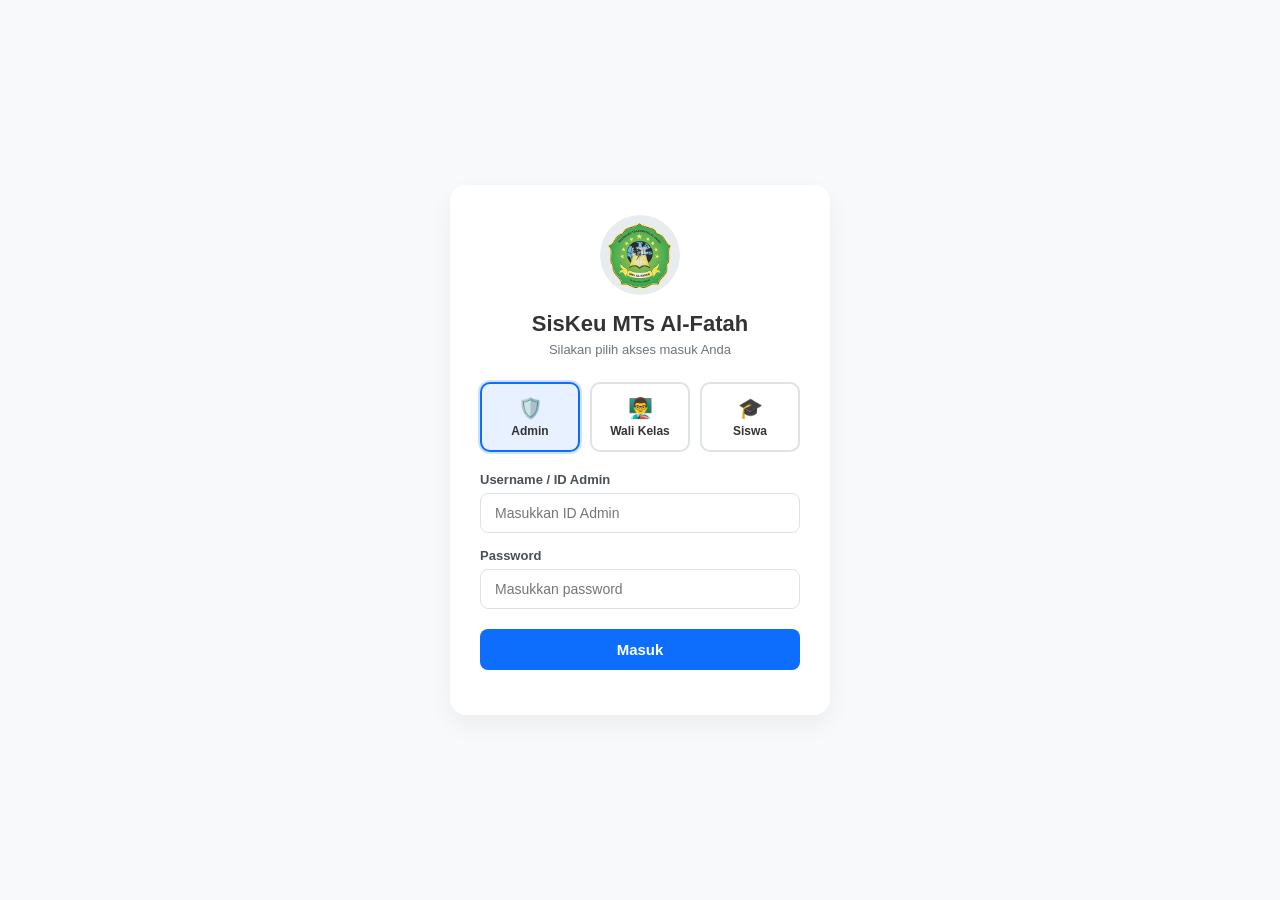
==== index.html @ f10e5e61 "index.html" ====
<!DOCTYPE html>
<html lang="id">
<head>
  <meta charset="UTF-8">
  <meta name="viewport" content="width=device-width, initial-scale=1.0">
  <title>Login Sistem Keuangan - MTs Al-Fatah</title>
  <style>
    :root {
      --primary-color: #0d6efd;
      --primary-hover: #0b5ed7;
      --bg-color: #f8f9fa;
      --card-bg: #ffffff;
      --text-main: #333333;
      --text-muted: #6c757d;
      --border-color: #dee2e6;
    }

    body { 
      font-family: 'Segoe UI', Tahoma, Geneva, Verdana, sans-serif; 
      display: flex; 
      justify-content: center; 
      align-items: center; 
      min-height: 100vh; 
      margin: 0; 
      background-color: var(--bg-color); 
    }

    .container {
      width: 100%;
      max-width: 420px;
      padding: 20px;
      box-sizing: border-box;
    }

    .card { 
      background: var(--card-bg); 
      padding: 30px; 
      border-radius: 16px; 
      box-shadow: 0 10px 25px rgba(0,0,0,0.05); 
    }

    /* Bagian Logo & Header */
    .brand-header {
      text-align: center;
      margin-bottom: 25px;
    }

    .logo-img {
      width: 70px;
      height: 70px;
      object-fit: contain;
      margin-bottom: 12px;
      border-radius: 50%;
      background: #e9ecef;
      padding: 5px;
    }

    h2 {
      margin: 0;
      color: var(--text-main);
      font-size: 22px;
      font-weight: 700;
    }

    p.subtitle {
      margin: 5px 0 0 0;
      color: var(--text-muted);
      font-size: 13px;
    }

    /* Kotak-kotak Pilihan Role (Grid) */
    .role-grid {
      display: grid;
      grid-template-columns: repeat(3, 1fr);
      gap: 10px;
      margin-bottom: 20px;
    }

    .role-card {
      border: 2px solid var(--border-color);
      border-radius: 10px;
      padding: 12px 8px;
      text-align: center;
      cursor: pointer;
      transition: all 0.2s ease;
      background: #fff;
    }

    .role-card:hover {
      border-color: var(--primary-color);
      background: #f1f8ff;
    }

    .role-card.active {
      border-color: var(--primary-color);
      background: #e7f1ff;
      box-shadow: 0 0 0 2px rgba(13, 110, 253, 0.2);
    }

    .role-icon {
      font-size: 20px;
      margin-bottom: 4px;
    }

    .role-title {
      font-size: 12px;
      font-weight: 600;
      color: var(--text-main);
    }

    /* Form Styles */
    .form-group { 
      margin-bottom: 15px; 
    }

    label { 
      display: block; 
      margin-bottom: 6px; 
      font-weight: 600; 
      color: #495057;
      font-size: 13px;
    }

    input { 
      width: 100%; 
      padding: 11px 14px; 
      border: 1px solid var(--border-color); 
      border-radius: 8px; 
      box-sizing: border-box; 
      font-size: 14px;
      transition: all 0.2s;
    }

    input:focus {
      outline: none;
      border-color: var(--primary-color);
      box-shadow: 0 0 0 3px rgba(13, 110, 253, 0.15);
    }

    button.btn-login { 
      width: 100%; 
      padding: 12px; 
      background-color: var(--primary-color); 
      color: white; 
      border: none; 
      border-radius: 8px; 
      cursor: pointer; 
      font-size: 15px; 
      font-weight: 600;
      transition: background-color 0.2s;
      margin-top: 5px;
    }

    button.btn-login:hover {
      background-color: var(--primary-hover);
    }

    button.btn-login:disabled { 
      background-color: #adb5bd; 
      cursor: not-allowed;
    }

    #message { 
      margin-top: 15px; 
      text-align: center; 
      font-size: 13px; 
      font-weight: 600; 
    }
  </style>
</head>
<body>

<div class="container">
  <div class="card">
    
    <!-- Logo & Judul -->
    <div class="brand-header">
      <!-- Ganti src dengan link logo Anda atau folder lokal -->
      <img src="logo.png" alt="Logo Sekolah" class="logo-img" id="schoolLogo">
      <h2>SisKeu MTs Al-Fatah</h2>
      <p class="subtitle">Silakan pilih akses masuk Anda</p>
    </div>

    <!-- Kotak-kotak Pilihan Role -->
    <div class="role-grid">
      <div class="role-card active" onclick="selectRole('Admin', this)">
        <div class="role-icon">🛡️</div>
        <div class="role-title">Admin</div>
      </div>
      <div class="role-card" onclick="selectRole('Walikelas', this)">
        <div class="role-icon">👨‍🏫</div>
        <div class="role-title">Wali Kelas</div>
      </div>
      <div class="role-card" onclick="selectRole('Siswa', this)">
        <div class="role-icon">🎓</div>
        <div class="role-title">Siswa</div>
      </div>
    </div>

    <!-- Form Login -->
    <form id="loginForm">
      <!-- Hidden input untuk menyimpan role yang dipilih -->
      <input type="hidden" id="selectedRole" value="Admin">

      <div class="form-group">
        <label id="labelUsername" for="username">Username / ID Admin</label>
        <input type="text" id="username" placeholder="Masukkan ID Admin" required autocomplete="off">
      </div>

      <div class="form-group" id="groupPassword">
        <label for="password">Password</label>
        <input type="password" id="password" placeholder="Masukkan password">
      </div>

      <button type="submit" id="btnSubmit" class="btn-login">Masuk</button>
    </form>

    <div id="message"></div>
  </div>
</div>

<script>
  // ⚠️ GANTI URL DI BAWAH INI DENGAN URL WEB APP GOOGLE APPS SCRIPT ANDA
  const scriptURL = 'https://script.google.com/macros/s/AKfycbzneHDGHeaJrXWBbbGL4Vz_5LXp2hpU4kV3DGtDTWoErUCHBZ9wbTpZkOvO1dBodObPPA/exec';

  // Fungsi interaktif saat kotak role diklik
  function selectRole(roleName, element) {
    // Hapus kelas 'active' dari semua kotak
    document.querySelectorAll('.role-card').forEach(card => {
      card.classList.remove('active');
    });
    
    // Tambahkan kelas 'active' ke kotak yang diklik
    element.classList.add('active');
    
    // Set nilai input tersembunyi
    document.getElementById('selectedRole').value = roleName;

    // Sesuaikan teks label & placeholder secara dinamis agar lebih intuitif
    const labelUser = document.getElementById('labelUsername');
    const inputUser = document.getElementById('username');
    const groupPass = document.getElementById('groupPassword');
    const inputPass = document.getElementById('password');

    if (roleName === 'Admin') {
      labelUser.textContent = 'Username Admin';
      inputUser.placeholder = 'Masukkan username admin';
      groupPass.style.display = 'block';
      inputPass.required = true;
    } else if (roleName === 'Walikelas') {
      labelUser.textContent = 'PegID / ID Wali Kelas';
      inputUser.placeholder = 'Contoh: PEG001';
      groupPass.style.display = 'none'; // Sembunyikan password karena siswa/walikelas bebas sandi
      inputPass.required = false;
    } else if (roleName === 'Siswa') {
      labelUser.textContent = 'NISN Siswa';
      inputUser.placeholder = 'Contoh: 0012345';
      groupPass.style.display = 'none';
      inputPass.required = false;
    }
  }

  // Proses Submit Form Login
  const loginForm = document.getElementById('loginForm');
  const btnSubmit = document.getElementById('btnSubmit');
  const messageDiv = document.getElementById('message');

  loginForm.addEventListener('submit', function(e) {
    e.preventDefault();

    btnSubmit.disabled = true;
    btnSubmit.textContent = 'Memeriksa...';
    messageDiv.style.color = '#0d6efd';
    messageDiv.textContent = 'Menghubungkan ke server...';

    const payload = {
      role: document.getElementById('selectedRole').value,
      username: document.getElementById('username').value.trim(),
      password: document.getElementById('password').value.trim()
    };

    fetch(scriptURL, {
      method: 'POST',
      body: JSON.stringify(payload),
      redirect: 'follow'
    })
    .then(response => {
      if (!response.ok) {
        throw new Error('Gagal terhubung ke server.');
      }
      return response.json();
    })
    .then(data => {
      btnSubmit.disabled = false;
      btnSubmit.textContent = 'Masuk';

      if (data.status === 'success') {
        messageDiv.style.color = '#198754';
        messageDiv.textContent = `Login Berhasil! Mengalihkan...`;
        
        // Simpan sesi login
        localStorage.setItem('userSession', JSON.stringify(data.user));

        // Pengalihan halaman otomatis sesuai dengan Role
        setTimeout(() => { 
          if (data.user.role === 'Admin') {
            window.location.href = 'admin.html'; // Mengarah ke halaman admin
          } else if (data.user.role === 'Walikelas') {
            window.location.href = 'walikelas.html'; // Siapkan file walikelas.html nanti
          } else if (data.user.role === 'Siswa') {
            window.location.href = 'siswa.html'; // Siapkan file siswa.html nanti
          }
        }, 1000); // Waktu tunda 1 detik (1000 ms)
      }
      } else {
        messageDiv.style.color = '#dc3545';
        messageDiv.textContent = data.message;
      }
    })
    .catch(error => {
      btnSubmit.disabled = false;
      btnSubmit.textContent = 'Masuk';
      messageDiv.style.color = '#dc3545';
      messageDiv.textContent = 'Gagal terhubung server.';
      console.error('Error:', error);
    });
  });
</script>

</body>
</html>
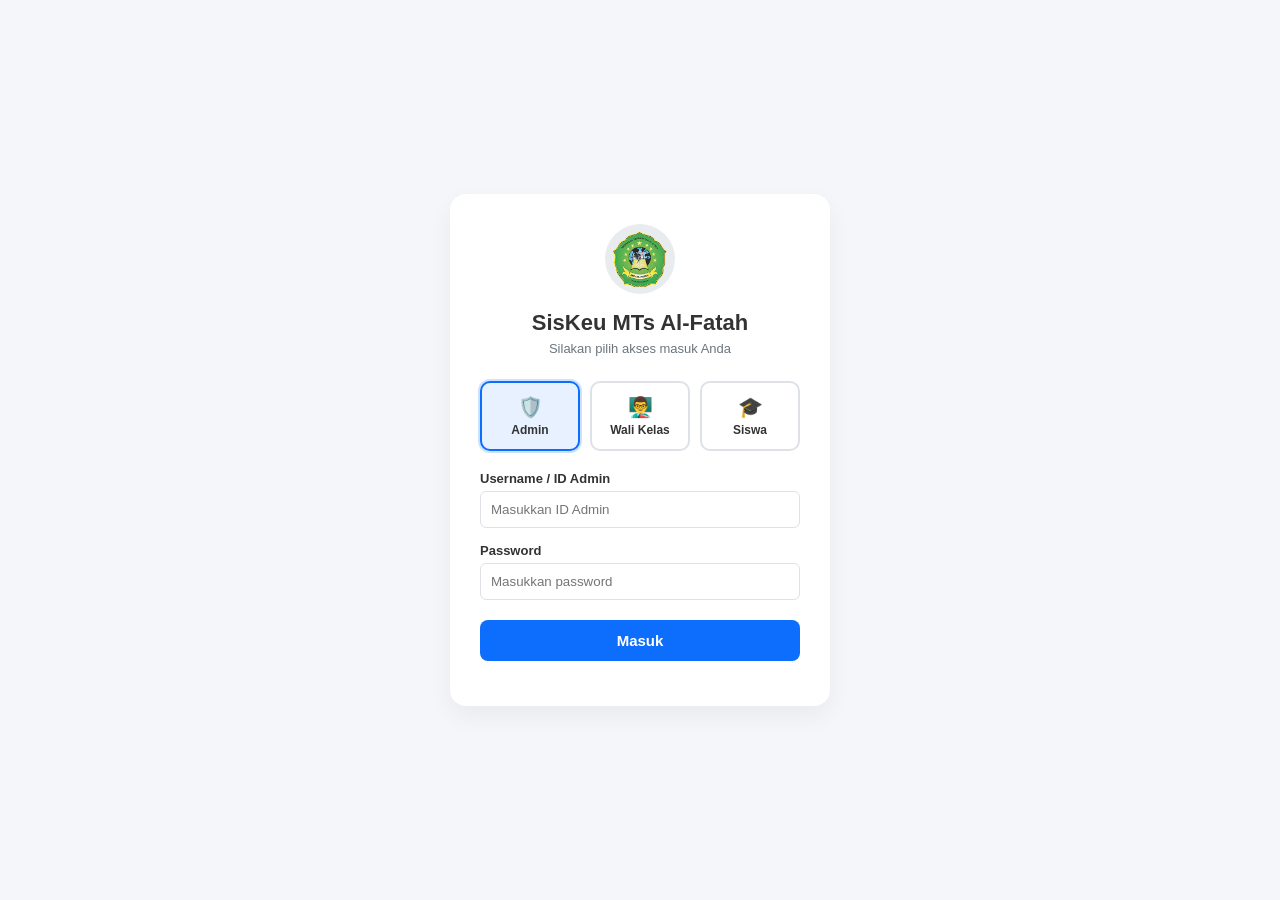
==== commit 41d284bc: "Add files via upload" ====
--- a/index.html
+++ b/index.html
@@ -4,184 +4,30 @@
   <meta charset="UTF-8">
   <meta name="viewport" content="width=device-width, initial-scale=1.0">
   <title>Login Sistem Keuangan - MTs Al-Fatah</title>
-  <style>
-    :root {
-      --primary-color: #0d6efd;
-      --primary-hover: #0b5ed7;
-      --bg-color: #f8f9fa;
-      --card-bg: #ffffff;
-      --text-main: #333333;
-      --text-muted: #6c757d;
-      --border-color: #dee2e6;
-    }
 
-    body { 
-      font-family: 'Segoe UI', Tahoma, Geneva, Verdana, sans-serif; 
-      display: flex; 
-      justify-content: center; 
-      align-items: center; 
-      min-height: 100vh; 
-      margin: 0; 
-      background-color: var(--bg-color); 
-    }
+  <!-- Tab Icon Browser -->
+  <link rel="icon" href="mts.ico" type="image/x-icon">
+  <link rel="shortcut icon" href="mts.ico" type="image/x-icon">
 
-    .container {
-      width: 100%;
-      max-width: 420px;
-      padding: 20px;
-      box-sizing: border-box;
-    }
+  <!-- Tag PWA -->
+  <link rel="manifest" href="manifest.json">
+  <meta name="theme-color" content="#0d6efd">
+  <link rel="apple-touch-icon" href="logo-192.png">
 
-    .card { 
-      background: var(--card-bg); 
-      padding: 30px; 
-      border-radius: 16px; 
-      box-shadow: 0 10px 25px rgba(0,0,0,0.05); 
-    }
-
-    /* Bagian Logo & Header */
-    .brand-header {
-      text-align: center;
-      margin-bottom: 25px;
-    }
-
-    .logo-img {
-      width: 70px;
-      height: 70px;
-      object-fit: contain;
-      margin-bottom: 12px;
-      border-radius: 50%;
-      background: #e9ecef;
-      padding: 5px;
-    }
-
-    h2 {
-      margin: 0;
-      color: var(--text-main);
-      font-size: 22px;
-      font-weight: 700;
-    }
-
-    p.subtitle {
-      margin: 5px 0 0 0;
-      color: var(--text-muted);
-      font-size: 13px;
-    }
-
-    /* Kotak-kotak Pilihan Role (Grid) */
-    .role-grid {
-      display: grid;
-      grid-template-columns: repeat(3, 1fr);
-      gap: 10px;
-      margin-bottom: 20px;
-    }
-
-    .role-card {
-      border: 2px solid var(--border-color);
-      border-radius: 10px;
-      padding: 12px 8px;
-      text-align: center;
-      cursor: pointer;
-      transition: all 0.2s ease;
-      background: #fff;
-    }
-
-    .role-card:hover {
-      border-color: var(--primary-color);
-      background: #f1f8ff;
-    }
-
-    .role-card.active {
-      border-color: var(--primary-color);
-      background: #e7f1ff;
-      box-shadow: 0 0 0 2px rgba(13, 110, 253, 0.2);
-    }
-
-    .role-icon {
-      font-size: 20px;
-      margin-bottom: 4px;
-    }
-
-    .role-title {
-      font-size: 12px;
-      font-weight: 600;
-      color: var(--text-main);
-    }
-
-    /* Form Styles */
-    .form-group { 
-      margin-bottom: 15px; 
-    }
-
-    label { 
-      display: block; 
-      margin-bottom: 6px; 
-      font-weight: 600; 
-      color: #495057;
-      font-size: 13px;
-    }
-
-    input { 
-      width: 100%; 
-      padding: 11px 14px; 
-      border: 1px solid var(--border-color); 
-      border-radius: 8px; 
-      box-sizing: border-box; 
-      font-size: 14px;
-      transition: all 0.2s;
-    }
-
-    input:focus {
-      outline: none;
-      border-color: var(--primary-color);
-      box-shadow: 0 0 0 3px rgba(13, 110, 253, 0.15);
-    }
-
-    button.btn-login { 
-      width: 100%; 
-      padding: 12px; 
-      background-color: var(--primary-color); 
-      color: white; 
-      border: none; 
-      border-radius: 8px; 
-      cursor: pointer; 
-      font-size: 15px; 
-      font-weight: 600;
-      transition: background-color 0.2s;
-      margin-top: 5px;
-    }
-
-    button.btn-login:hover {
-      background-color: var(--primary-hover);
-    }
-
-    button.btn-login:disabled { 
-      background-color: #adb5bd; 
-      cursor: not-allowed;
-    }
-
-    #message { 
-      margin-top: 15px; 
-      text-align: center; 
-      font-size: 13px; 
-      font-weight: 600; 
-    }
-  </style>
+  <!-- External Stylesheet -->
+  <link rel="stylesheet" href="style.css">
 </head>
 <body>
 
 <div class="container">
   <div class="card">
     
-    <!-- Logo & Judul -->
     <div class="brand-header">
-      <!-- Ganti src dengan link logo Anda atau folder lokal -->
       <img src="logo.png" alt="Logo Sekolah" class="logo-img" id="schoolLogo">
       <h2>SisKeu MTs Al-Fatah</h2>
       <p class="subtitle">Silakan pilih akses masuk Anda</p>
     </div>
 
-    <!-- Kotak-kotak Pilihan Role -->
     <div class="role-grid">
       <div class="role-card active" onclick="selectRole('Admin', this)">
         <div class="role-icon">🛡️</div>
@@ -197,9 +43,7 @@
       </div>
     </div>
 
-    <!-- Form Login -->
     <form id="loginForm">
-      <!-- Hidden input untuk menyimpan role yang dipilih -->
       <input type="hidden" id="selectedRole" value="Admin">
 
       <div class="form-group">
@@ -219,113 +63,8 @@
   </div>
 </div>
 
-<script>
-  // ⚠️ GANTI URL DI BAWAH INI DENGAN URL WEB APP GOOGLE APPS SCRIPT ANDA
-  const scriptURL = 'https://script.google.com/macros/s/AKfycbzneHDGHeaJrXWBbbGL4Vz_5LXp2hpU4kV3DGtDTWoErUCHBZ9wbTpZkOvO1dBodObPPA/exec';
-
-  // Fungsi interaktif saat kotak role diklik
-  function selectRole(roleName, element) {
-    // Hapus kelas 'active' dari semua kotak
-    document.querySelectorAll('.role-card').forEach(card => {
-      card.classList.remove('active');
-    });
-    
-    // Tambahkan kelas 'active' ke kotak yang diklik
-    element.classList.add('active');
-    
-    // Set nilai input tersembunyi
-    document.getElementById('selectedRole').value = roleName;
-
-    // Sesuaikan teks label & placeholder secara dinamis agar lebih intuitif
-    const labelUser = document.getElementById('labelUsername');
-    const inputUser = document.getElementById('username');
-    const groupPass = document.getElementById('groupPassword');
-    const inputPass = document.getElementById('password');
-
-    if (roleName === 'Admin') {
-      labelUser.textContent = 'Username Admin';
-      inputUser.placeholder = 'Masukkan username admin';
-      groupPass.style.display = 'block';
-      inputPass.required = true;
-    } else if (roleName === 'Walikelas') {
-      labelUser.textContent = 'PegID / ID Wali Kelas';
-      inputUser.placeholder = 'Contoh: PEG001';
-      groupPass.style.display = 'none'; // Sembunyikan password karena siswa/walikelas bebas sandi
-      inputPass.required = false;
-    } else if (roleName === 'Siswa') {
-      labelUser.textContent = 'NISN Siswa';
-      inputUser.placeholder = 'Contoh: 0012345';
-      groupPass.style.display = 'none';
-      inputPass.required = false;
-    }
-  }
-
-  // Proses Submit Form Login
-  const loginForm = document.getElementById('loginForm');
-  const btnSubmit = document.getElementById('btnSubmit');
-  const messageDiv = document.getElementById('message');
-
-  loginForm.addEventListener('submit', function(e) {
-    e.preventDefault();
-
-    btnSubmit.disabled = true;
-    btnSubmit.textContent = 'Memeriksa...';
-    messageDiv.style.color = '#0d6efd';
-    messageDiv.textContent = 'Menghubungkan ke server...';
-
-    const payload = {
-      role: document.getElementById('selectedRole').value,
-      username: document.getElementById('username').value.trim(),
-      password: document.getElementById('password').value.trim()
-    };
-
-    fetch(scriptURL, {
-      method: 'POST',
-      body: JSON.stringify(payload),
-      redirect: 'follow'
-    })
-    .then(response => {
-      if (!response.ok) {
-        throw new Error('Gagal terhubung ke server.');
-      }
-      return response.json();
-    })
-    .then(data => {
-      btnSubmit.disabled = false;
-      btnSubmit.textContent = 'Masuk';
-
-      if (data.status === 'success') {
-        messageDiv.style.color = '#198754';
-        messageDiv.textContent = `Login Berhasil! Mengalihkan...`;
-        
-        // Simpan sesi login
-        localStorage.setItem('userSession', JSON.stringify(data.user));
-
-        // Pengalihan halaman otomatis sesuai dengan Role
-        setTimeout(() => { 
-          if (data.user.role === 'Admin') {
-            window.location.href = 'admin.html'; // Mengarah ke halaman admin
-          } else if (data.user.role === 'Walikelas') {
-            window.location.href = 'walikelas.html'; // Siapkan file walikelas.html nanti
-          } else if (data.user.role === 'Siswa') {
-            window.location.href = 'siswa.html'; // Siapkan file siswa.html nanti
-          }
-        }, 1000); // Waktu tunda 1 detik (1000 ms)
-      }
-      } else {
-        messageDiv.style.color = '#dc3545';
-        messageDiv.textContent = data.message;
-      }
-    })
-    .catch(error => {
-      btnSubmit.disabled = false;
-      btnSubmit.textContent = 'Masuk';
-      messageDiv.style.color = '#dc3545';
-      messageDiv.textContent = 'Gagal terhubung server.';
-      console.error('Error:', error);
-    });
-  });
-</script>
+<!-- External Script (Gabungan) -->
+<script src="script.js"></script>
 
 </body>
-</html>
+</html>
--- a/style.css
+++ b/style.css
@@ -0,0 +1,179 @@
+/* ===================================================
+   1. GLOBAL & VARIABLES
+   =================================================== */
+:root {
+  --primary-color: #0d6efd;
+  --primary-hover: #0b5ed7;
+  --success-color: #198754;
+  --success-hover: #157347;
+  --danger-color: #dc3545;
+  --danger-hover: #bb2d3b;
+  --bg-color: #f4f6f9;
+  --sidebar-width: 260px;
+  --card-bg: #ffffff;
+  --text-main: #333333;
+  --text-muted: #6c757d;
+  --border-color: #dee2e6;
+}
+
+* { box-sizing: border-box; }
+
+body { 
+  font-family: 'Segoe UI', Tahoma, Geneva, Verdana, sans-serif; 
+  margin: 0; 
+  background-color: var(--bg-color); 
+  color: var(--text-main);
+}
+
+/* ===================================================
+   2. STYLES KHUSUS HALAMAN LOGIN (index.html)
+   =================================================== */
+body:has(.container) {
+  display: flex; 
+  justify-content: center; 
+  align-items: center; 
+  min-height: 100vh; 
+}
+
+.container {
+  width: 100%;
+  max-width: 420px;
+  padding: 20px;
+}
+
+.card { 
+  background: var(--card-bg); 
+  padding: 30px; 
+  border-radius: 16px; 
+  box-shadow: 0 10px 25px rgba(0,0,0,0.05); 
+}
+
+.brand-header { text-align: center; margin-bottom: 25px; }
+.logo-img { width: 70px; height: 70px; object-fit: contain; margin-bottom: 12px; border-radius: 50%; background: #e9ecef; padding: 5px; }
+
+h2 { margin: 0; color: var(--text-main); font-size: 22px; font-weight: 700; }
+p.subtitle { margin: 5px 0 0 0; color: var(--text-muted); font-size: 13px; }
+
+.role-grid { display: grid; grid-template-columns: repeat(3, 1fr); gap: 10px; margin-bottom: 20px; }
+.role-card { border: 2px solid var(--border-color); border-radius: 10px; padding: 12px 8px; text-align: center; cursor: pointer; transition: all 0.2s ease; background: #fff; }
+.role-card:hover { border-color: var(--primary-color); background: #f1f8ff; }
+.role-card.active { border-color: var(--primary-color); background: #e7f1ff; box-shadow: 0 0 0 2px rgba(13, 110, 253, 0.2); }
+.role-icon { font-size: 20px; margin-bottom: 4px; }
+.role-title { font-size: 12px; font-weight: 600; color: var(--text-main); }
+
+button.btn-login { 
+  width: 100%; padding: 12px; background-color: var(--primary-color); color: white; border: none; border-radius: 8px; cursor: pointer; font-size: 15px; font-weight: 600; transition: background-color 0.2s; margin-top: 5px;
+}
+button.btn-login:hover { background-color: var(--primary-hover); }
+button.btn-login:disabled { background-color: #adb5bd; cursor: not-allowed; }
+#message { margin-top: 15px; text-align: center; font-size: 13px; font-weight: 600; }
+
+/* ===================================================
+   3. STYLES KHUSUS DASHBOARD (dashboard.html)
+   =================================================== */
+.sidebar {
+  width: var(--sidebar-width); height: 100vh; background-color: #1e2227; color: white; position: fixed; display: flex; flex-direction: column; z-index: 500;
+}
+.sidebar-header { padding: 20px; font-size: 18px; font-weight: bold; border-bottom: 1px solid #2d3238; text-align: center; background: #181b1f; }
+.sidebar-menu { list-style: none; padding: 10px 0; margin: 0; flex-grow: 1; overflow-y: auto; }
+.menu-label { padding: 12px 20px 5px; font-size: 11px; text-transform: uppercase; color: #6c757d; font-weight: bold; letter-spacing: 0.5px; }
+.sidebar-menu li a { display: block; padding: 12px 20px; color: #adb5bd; text-decoration: none; transition: all 0.2s; font-size: 14px; }
+.sidebar-menu li.active a, .sidebar-menu li a:hover { background-color: var(--primary-color); color: white; border-left: 4px solid #fff; }
+.sidebar-footer { padding: 20px; border-top: 1px solid #2d3238; }
+.btn-logout { width: 100%; padding: 10px; background-color: var(--danger-color); color: white; border: none; border-radius: 6px; cursor: pointer; font-weight: bold; }
+.btn-logout:hover { background-color: var(--danger-hover); }
+
+.main-content { margin-left: var(--sidebar-width); flex-grow: 1; padding: 30px; min-height: 100vh; }
+.header-top { display: flex; justify-content: space-between; align-items: center; margin-bottom: 25px; background: white; padding: 15px 25px; border-radius: 10px; box-shadow: 0 2px 10px rgba(0,0,0,0.02); }
+.header-top h1 { margin: 0; font-size: 20px; }
+.page-section { display: none; animation: fadeIn 0.3s; }
+.page-section.active { display: block; }
+@keyframes fadeIn { from { opacity: 0; transform: translateY(10px); } to { opacity: 1; transform: translateY(0); } }
+
+.info-cards { display: grid; grid-template-columns: repeat(auto-fit, minmax(220px, 1fr)); gap: 20px; margin-bottom: 25px; }
+.info-card { background: var(--card-bg); padding: 20px; border-radius: 10px; box-shadow: 0 4px 6px rgba(0,0,0,0.02); border-left: 5px solid var(--primary-color); }
+.info-card.success { border-left-color: var(--success-color); }
+.info-card.danger { border-left-color: var(--danger-color); }
+.info-card h3 { margin: 0 0 10px 0; font-size: 13px; color: var(--text-muted); }
+.info-card .number { font-size: 22px; font-weight: bold; color: var(--text-main); }
+
+.card-section { background: var(--card-bg); padding: 20px; border-radius: 10px; box-shadow: 0 4px 6px rgba(0,0,0,0.02); margin-bottom: 20px; }
+.section-header { display: flex; justify-content: space-between; align-items: center; margin-bottom: 15px; padding-bottom: 15px; border-bottom: 1px solid var(--border-color); flex-wrap: wrap; gap: 10px; }
+.section-header h3 { margin: 0; }
+.section-header-actions { display: flex; gap: 8px; }
+
+.toolbar { display: flex; flex-wrap: wrap; gap: 10px; align-items: center; margin-bottom: 15px; }
+.toolbar .search-input { flex: 1 1 220px; padding: 9px 12px; border: 1px solid var(--border-color); border-radius: 6px; font-size: 14px; }
+.toolbar .date-input { padding: 9px 10px; border: 1px solid var(--border-color); border-radius: 6px; font-size: 13px; color: var(--text-muted); }
+.toolbar select.filter-select { padding: 9px 10px; border: 1px solid var(--border-color); border-radius: 6px; font-size: 13px; }
+
+.btn-add { padding: 8px 15px; background-color: var(--primary-color); color: white; border: none; border-radius: 6px; cursor: pointer; font-weight: 600; font-size: 13px; white-space: nowrap; }
+.btn-add:hover { background-color: var(--primary-hover); }
+.btn-export { padding: 8px 15px; background-color: var(--success-color); color: white; border: none; border-radius: 6px; cursor: pointer; font-weight: 600; font-size: 13px; white-space: nowrap; }
+.btn-export:hover { background-color: var(--success-hover); }
+.btn-clear-filter { padding: 9px 12px; background: #e9ecef; color: var(--text-main); border: none; border-radius: 6px; cursor: pointer; font-size: 13px; }
+.btn-clear-filter:hover { background: #dde1e5; }
+.result-count { font-size: 12px; color: var(--text-muted); margin-bottom: 10px; }
+
+table { width: 100%; border-collapse: collapse; text-align: left; }
+th, td { padding: 12px 15px; border-bottom: 1px solid var(--border-color); font-size: 14px; }
+th { background-color: #f8f9fa; font-weight: 600; }
+tbody tr:hover { background-color: #fafbfc; }
+
+.row-actions { display: flex; gap: 6px; white-space: nowrap; }
+.btn-icon { border: none; border-radius: 5px; padding: 6px 10px; cursor: pointer; font-size: 12px; font-weight: 600; }
+.btn-edit { background: #fff3cd; color: #664d03; }
+.btn-edit:hover { background: #ffe69c; }
+.btn-delete { background: #f8d7da; color: #842029; }
+.btn-delete:hover { background: #f1aeb5; }
+
+/* Form & Input Modal Shared */
+.form-group { margin-bottom: 15px; }
+label { display: block; margin-bottom: 5px; font-weight: 600; font-size: 13px; }
+input, select { width: 100%; padding: 10px; border: 1px solid var(--border-color); border-radius: 6px; box-sizing: border-box; }
+select:disabled { background: #f1f3f5; color: var(--text-muted); }
+.field-hint { font-size: 11px; color: var(--text-muted); margin-top: 4px; }
+
+.modal { display: none; position: fixed; top: 0; left: 0; width: 100%; height: 100%; background: rgba(0,0,0,0.5); justify-content: center; align-items: center; z-index: 1000; }
+.modal.active { display: flex; }
+.modal-content { background: white; padding: 25px; border-radius: 10px; width: 100%; max-width: 450px; box-shadow: 0 10px 30px rgba(0,0,0,0.2); }
+.modal-actions { display: flex; justify-content: flex-end; gap: 10px; margin-top: 20px; }
+.btn-cancel { background: #6c757d; color: white; border: none; padding: 9px 15px; border-radius: 6px; cursor: pointer; }
+.btn-save { background: var(--success-color); color: white; border: none; padding: 9px 15px; border-radius: 6px; cursor: pointer; }
+
+.empty-state { text-align: center; padding: 30px 15px; color: var(--text-muted); }
+
+@media (max-width: 768px) {
+  .btn-menu { display: block; } /* Memunculkan tombol ☰ */
+
+  .main-content {
+    margin-left: 0;
+    padding: 15px;
+  }
+
+  /* Sidebar disembunyikan ke samping kiri, bukan dihilangkan */
+  .sidebar {
+    transform: translateX(-100%);
+    transition: transform 0.3s ease-in-out;
+    box-shadow: 2px 0 15px rgba(0,0,0,0.5);
+  }
+
+  /* Memunculkan sidebar saat tombol ☰ diklik */
+  .sidebar.open {
+    transform: translateX(0);
+  }
+
+  .info-cards {
+    grid-template-columns: 1fr; /* Kartu info otomatis menumpuk rapi ke bawah */
+  }
+
+  .header-top {
+    flex-direction: column;
+    align-items: flex-start;
+    gap: 15px;
+  }
+
+  #adminNameLabel {
+    display: none; /* Menyembunyikan nama admin agar layar HP tidak penuh */
+  }
+}
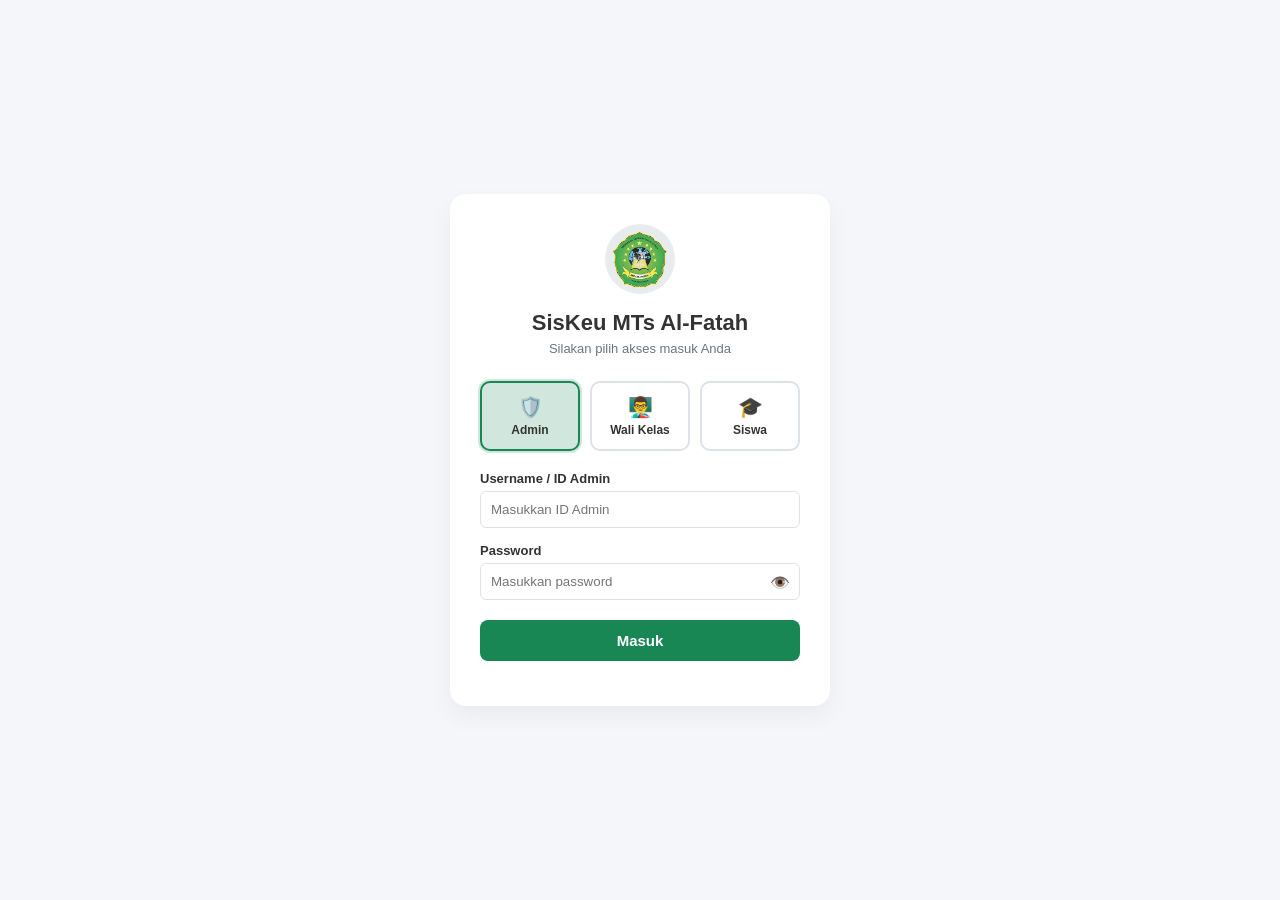
==== commit 9a6d3150: "Add files via upload" ====
--- a/index.html
+++ b/index.html
@@ -1,70 +1,84 @@
-<!DOCTYPE html>
-<html lang="id">
-<head>
-  <meta charset="UTF-8">
-  <meta name="viewport" content="width=device-width, initial-scale=1.0">
-  <title>Login Sistem Keuangan - MTs Al-Fatah</title>
-
-  <!-- Tab Icon Browser -->
-  <link rel="icon" href="mts.ico" type="image/x-icon">
-  <link rel="shortcut icon" href="mts.ico" type="image/x-icon">
-
-  <!-- Tag PWA -->
-  <link rel="manifest" href="manifest.json">
-  <meta name="theme-color" content="#0d6efd">
-  <link rel="apple-touch-icon" href="logo-192.png">
-
-  <!-- External Stylesheet -->
-  <link rel="stylesheet" href="style.css">
-</head>
-<body>
-
-<div class="container">
-  <div class="card">
-    
-    <div class="brand-header">
-      <img src="logo.png" alt="Logo Sekolah" class="logo-img" id="schoolLogo">
-      <h2>SisKeu MTs Al-Fatah</h2>
-      <p class="subtitle">Silakan pilih akses masuk Anda</p>
-    </div>
-
-    <div class="role-grid">
-      <div class="role-card active" onclick="selectRole('Admin', this)">
-        <div class="role-icon">🛡️</div>
-        <div class="role-title">Admin</div>
-      </div>
-      <div class="role-card" onclick="selectRole('Walikelas', this)">
-        <div class="role-icon">👨‍🏫</div>
-        <div class="role-title">Wali Kelas</div>
-      </div>
-      <div class="role-card" onclick="selectRole('Siswa', this)">
-        <div class="role-icon">🎓</div>
-        <div class="role-title">Siswa</div>
-      </div>
-    </div>
-
-    <form id="loginForm">
-      <input type="hidden" id="selectedRole" value="Admin">
-
-      <div class="form-group">
-        <label id="labelUsername" for="username">Username / ID Admin</label>
-        <input type="text" id="username" placeholder="Masukkan ID Admin" required autocomplete="off">
-      </div>
-
-      <div class="form-group" id="groupPassword">
-        <label for="password">Password</label>
-        <input type="password" id="password" placeholder="Masukkan password">
-      </div>
-
-      <button type="submit" id="btnSubmit" class="btn-login">Masuk</button>
-    </form>
-
-    <div id="message"></div>
-  </div>
-</div>
-
-<!-- External Script (Gabungan) -->
-<script src="script.js"></script>
-
-</body>
+<!DOCTYPE html>
+<html lang="id">
+<head>
+  <meta charset="UTF-8">
+  <meta name="viewport" content="width=device-width, initial-scale=1.0">
+  <title>Login Sistem Keuangan - MTs Al-Fatah</title>
+
+  <!-- Tab Icon Browser -->
+  <link rel="icon" href="mts.ico" type="image/x-icon">
+  <link rel="shortcut icon" href="mts.ico" type="image/x-icon">
+
+  <!-- Tag PWA -->
+  <link rel="manifest" href="manifest.json">
+  <meta name="theme-color" content="#0d6efd">
+  <link rel="apple-touch-icon" href="logo-192.png">
+
+  <!-- External Stylesheet -->
+  <link rel="stylesheet" href="style.css">
+</head>
+<body>
+
+<div class="container">
+  <div class="card">
+    
+    <div class="brand-header">
+      <img src="logo.png" alt="Logo Sekolah" class="logo-img" id="schoolLogo">
+      <h2>SisKeu MTs Al-Fatah</h2>
+      <p class="subtitle">Silakan pilih akses masuk Anda</p>
+    </div>
+
+    <div class="role-grid">
+      <div class="role-card active" onclick="selectRole('Admin', this)">
+        <div class="role-icon">🛡️</div>
+        <div class="role-title">Admin</div>
+      </div>
+      <div class="role-card" onclick="selectRole('Walikelas', this)">
+        <div class="role-icon">👨‍🏫</div>
+        <div class="role-title">Wali Kelas</div>
+      </div>
+      <div class="role-card" onclick="selectRole('Siswa', this)">
+        <div class="role-icon">🎓</div>
+        <div class="role-title">Siswa</div>
+      </div>
+    </div>
+
+    <form id="loginForm">
+      <input type="hidden" id="selectedRole" value="Admin">
+
+      <div class="form-group">
+        <label id="labelUsername" for="username">Username / ID Admin</label>
+        <input type="text" id="username" placeholder="Masukkan ID Admin" required autocomplete="off">
+      </div>
+
+      <div class="form-group" id="groupPassword">
+        <label for="password">Password</label>
+        <div class="password-wrapper">
+          <input type="password" id="password" placeholder="Masukkan password" required>
+          <span class="toggle-password" onclick="togglePasswordVisibility('password', this)">👁️</span>
+        </div>
+      </div>
+
+      <button type="submit" id="btnSubmit" class="btn-login">Masuk</button>
+    </form>
+
+    <div id="message"></div>
+  </div>
+</div>
+
+<!-- Custom PWA Install Banner -->
+<div id="pwaInstallBanner" class="pwa-banner" style="display: none;">
+  <img src="logo-192.png" alt="Logo App" class="pwa-banner-icon">
+  <div class="pwa-banner-text">
+    <strong>Aplikasi SisKeu</strong>
+    <span>Install aplikasi untuk akses lebih cepat</span>
+  </div>
+  <button id="btnPwaInstall" class="pwa-btn-install">Install</button>
+  <button id="btnPwaClose" class="pwa-btn-close">&times;</button>
+</div>
+
+<!-- External Script -->
+<script src="script.js"></script>
+
+</body>
 </html>
--- a/style.css
+++ b/style.css
@@ -1,179 +1,289 @@
-/* ===================================================
-   1. GLOBAL & VARIABLES
-   =================================================== */
-:root {
-  --primary-color: #0d6efd;
-  --primary-hover: #0b5ed7;
-  --success-color: #198754;
-  --success-hover: #157347;
-  --danger-color: #dc3545;
-  --danger-hover: #bb2d3b;
-  --bg-color: #f4f6f9;
-  --sidebar-width: 260px;
-  --card-bg: #ffffff;
-  --text-main: #333333;
-  --text-muted: #6c757d;
-  --border-color: #dee2e6;
-}
-
-* { box-sizing: border-box; }
-
-body { 
-  font-family: 'Segoe UI', Tahoma, Geneva, Verdana, sans-serif; 
-  margin: 0; 
-  background-color: var(--bg-color); 
-  color: var(--text-main);
-}
-
-/* ===================================================
-   2. STYLES KHUSUS HALAMAN LOGIN (index.html)
-   =================================================== */
-body:has(.container) {
-  display: flex; 
-  justify-content: center; 
-  align-items: center; 
-  min-height: 100vh; 
-}
-
-.container {
-  width: 100%;
-  max-width: 420px;
-  padding: 20px;
-}
-
-.card { 
-  background: var(--card-bg); 
-  padding: 30px; 
-  border-radius: 16px; 
-  box-shadow: 0 10px 25px rgba(0,0,0,0.05); 
-}
-
-.brand-header { text-align: center; margin-bottom: 25px; }
-.logo-img { width: 70px; height: 70px; object-fit: contain; margin-bottom: 12px; border-radius: 50%; background: #e9ecef; padding: 5px; }
-
-h2 { margin: 0; color: var(--text-main); font-size: 22px; font-weight: 700; }
-p.subtitle { margin: 5px 0 0 0; color: var(--text-muted); font-size: 13px; }
-
-.role-grid { display: grid; grid-template-columns: repeat(3, 1fr); gap: 10px; margin-bottom: 20px; }
-.role-card { border: 2px solid var(--border-color); border-radius: 10px; padding: 12px 8px; text-align: center; cursor: pointer; transition: all 0.2s ease; background: #fff; }
-.role-card:hover { border-color: var(--primary-color); background: #f1f8ff; }
-.role-card.active { border-color: var(--primary-color); background: #e7f1ff; box-shadow: 0 0 0 2px rgba(13, 110, 253, 0.2); }
-.role-icon { font-size: 20px; margin-bottom: 4px; }
-.role-title { font-size: 12px; font-weight: 600; color: var(--text-main); }
-
-button.btn-login { 
-  width: 100%; padding: 12px; background-color: var(--primary-color); color: white; border: none; border-radius: 8px; cursor: pointer; font-size: 15px; font-weight: 600; transition: background-color 0.2s; margin-top: 5px;
-}
-button.btn-login:hover { background-color: var(--primary-hover); }
-button.btn-login:disabled { background-color: #adb5bd; cursor: not-allowed; }
-#message { margin-top: 15px; text-align: center; font-size: 13px; font-weight: 600; }
-
-/* ===================================================
-   3. STYLES KHUSUS DASHBOARD (dashboard.html)
-   =================================================== */
-.sidebar {
-  width: var(--sidebar-width); height: 100vh; background-color: #1e2227; color: white; position: fixed; display: flex; flex-direction: column; z-index: 500;
-}
-.sidebar-header { padding: 20px; font-size: 18px; font-weight: bold; border-bottom: 1px solid #2d3238; text-align: center; background: #181b1f; }
-.sidebar-menu { list-style: none; padding: 10px 0; margin: 0; flex-grow: 1; overflow-y: auto; }
-.menu-label { padding: 12px 20px 5px; font-size: 11px; text-transform: uppercase; color: #6c757d; font-weight: bold; letter-spacing: 0.5px; }
-.sidebar-menu li a { display: block; padding: 12px 20px; color: #adb5bd; text-decoration: none; transition: all 0.2s; font-size: 14px; }
-.sidebar-menu li.active a, .sidebar-menu li a:hover { background-color: var(--primary-color); color: white; border-left: 4px solid #fff; }
-.sidebar-footer { padding: 20px; border-top: 1px solid #2d3238; }
-.btn-logout { width: 100%; padding: 10px; background-color: var(--danger-color); color: white; border: none; border-radius: 6px; cursor: pointer; font-weight: bold; }
-.btn-logout:hover { background-color: var(--danger-hover); }
-
-.main-content { margin-left: var(--sidebar-width); flex-grow: 1; padding: 30px; min-height: 100vh; }
-.header-top { display: flex; justify-content: space-between; align-items: center; margin-bottom: 25px; background: white; padding: 15px 25px; border-radius: 10px; box-shadow: 0 2px 10px rgba(0,0,0,0.02); }
-.header-top h1 { margin: 0; font-size: 20px; }
-.page-section { display: none; animation: fadeIn 0.3s; }
-.page-section.active { display: block; }
-@keyframes fadeIn { from { opacity: 0; transform: translateY(10px); } to { opacity: 1; transform: translateY(0); } }
-
-.info-cards { display: grid; grid-template-columns: repeat(auto-fit, minmax(220px, 1fr)); gap: 20px; margin-bottom: 25px; }
-.info-card { background: var(--card-bg); padding: 20px; border-radius: 10px; box-shadow: 0 4px 6px rgba(0,0,0,0.02); border-left: 5px solid var(--primary-color); }
-.info-card.success { border-left-color: var(--success-color); }
-.info-card.danger { border-left-color: var(--danger-color); }
-.info-card h3 { margin: 0 0 10px 0; font-size: 13px; color: var(--text-muted); }
-.info-card .number { font-size: 22px; font-weight: bold; color: var(--text-main); }
-
-.card-section { background: var(--card-bg); padding: 20px; border-radius: 10px; box-shadow: 0 4px 6px rgba(0,0,0,0.02); margin-bottom: 20px; }
-.section-header { display: flex; justify-content: space-between; align-items: center; margin-bottom: 15px; padding-bottom: 15px; border-bottom: 1px solid var(--border-color); flex-wrap: wrap; gap: 10px; }
-.section-header h3 { margin: 0; }
-.section-header-actions { display: flex; gap: 8px; }
-
-.toolbar { display: flex; flex-wrap: wrap; gap: 10px; align-items: center; margin-bottom: 15px; }
-.toolbar .search-input { flex: 1 1 220px; padding: 9px 12px; border: 1px solid var(--border-color); border-radius: 6px; font-size: 14px; }
-.toolbar .date-input { padding: 9px 10px; border: 1px solid var(--border-color); border-radius: 6px; font-size: 13px; color: var(--text-muted); }
-.toolbar select.filter-select { padding: 9px 10px; border: 1px solid var(--border-color); border-radius: 6px; font-size: 13px; }
-
-.btn-add { padding: 8px 15px; background-color: var(--primary-color); color: white; border: none; border-radius: 6px; cursor: pointer; font-weight: 600; font-size: 13px; white-space: nowrap; }
-.btn-add:hover { background-color: var(--primary-hover); }
-.btn-export { padding: 8px 15px; background-color: var(--success-color); color: white; border: none; border-radius: 6px; cursor: pointer; font-weight: 600; font-size: 13px; white-space: nowrap; }
-.btn-export:hover { background-color: var(--success-hover); }
-.btn-clear-filter { padding: 9px 12px; background: #e9ecef; color: var(--text-main); border: none; border-radius: 6px; cursor: pointer; font-size: 13px; }
-.btn-clear-filter:hover { background: #dde1e5; }
-.result-count { font-size: 12px; color: var(--text-muted); margin-bottom: 10px; }
-
-table { width: 100%; border-collapse: collapse; text-align: left; }
-th, td { padding: 12px 15px; border-bottom: 1px solid var(--border-color); font-size: 14px; }
-th { background-color: #f8f9fa; font-weight: 600; }
-tbody tr:hover { background-color: #fafbfc; }
-
-.row-actions { display: flex; gap: 6px; white-space: nowrap; }
-.btn-icon { border: none; border-radius: 5px; padding: 6px 10px; cursor: pointer; font-size: 12px; font-weight: 600; }
-.btn-edit { background: #fff3cd; color: #664d03; }
-.btn-edit:hover { background: #ffe69c; }
-.btn-delete { background: #f8d7da; color: #842029; }
-.btn-delete:hover { background: #f1aeb5; }
-
-/* Form & Input Modal Shared */
-.form-group { margin-bottom: 15px; }
-label { display: block; margin-bottom: 5px; font-weight: 600; font-size: 13px; }
-input, select { width: 100%; padding: 10px; border: 1px solid var(--border-color); border-radius: 6px; box-sizing: border-box; }
-select:disabled { background: #f1f3f5; color: var(--text-muted); }
-.field-hint { font-size: 11px; color: var(--text-muted); margin-top: 4px; }
-
-.modal { display: none; position: fixed; top: 0; left: 0; width: 100%; height: 100%; background: rgba(0,0,0,0.5); justify-content: center; align-items: center; z-index: 1000; }
-.modal.active { display: flex; }
-.modal-content { background: white; padding: 25px; border-radius: 10px; width: 100%; max-width: 450px; box-shadow: 0 10px 30px rgba(0,0,0,0.2); }
-.modal-actions { display: flex; justify-content: flex-end; gap: 10px; margin-top: 20px; }
-.btn-cancel { background: #6c757d; color: white; border: none; padding: 9px 15px; border-radius: 6px; cursor: pointer; }
-.btn-save { background: var(--success-color); color: white; border: none; padding: 9px 15px; border-radius: 6px; cursor: pointer; }
-
-.empty-state { text-align: center; padding: 30px 15px; color: var(--text-muted); }
-
-@media (max-width: 768px) {
-  .btn-menu { display: block; } /* Memunculkan tombol ☰ */
-
-  .main-content {
-    margin-left: 0;
-    padding: 15px;
-  }
-
-  /* Sidebar disembunyikan ke samping kiri, bukan dihilangkan */
-  .sidebar {
-    transform: translateX(-100%);
-    transition: transform 0.3s ease-in-out;
-    box-shadow: 2px 0 15px rgba(0,0,0,0.5);
-  }
-
-  /* Memunculkan sidebar saat tombol ☰ diklik */
-  .sidebar.open {
-    transform: translateX(0);
-  }
-
-  .info-cards {
-    grid-template-columns: 1fr; /* Kartu info otomatis menumpuk rapi ke bawah */
-  }
-
-  .header-top {
-    flex-direction: column;
-    align-items: flex-start;
-    gap: 15px;
-  }
-
-  #adminNameLabel {
-    display: none; /* Menyembunyikan nama admin agar layar HP tidak penuh */
-  }
+/* ===================================================
+   1. GLOBAL & VARIABLES
+   =================================================== */
+:root {
+  --primary-color: #0d6efd;
+  --primary-hover: #0b5ed7;
+  --success-color: #198754;
+  --success-hover: #157347;
+  --danger-color: #dc3545;
+  --danger-hover: #bb2d3b;
+  --bg-color: #f4f6f9;
+  --sidebar-width: 260px;
+  --card-bg: #ffffff;
+  --text-main: #333333;
+  --text-muted: #6c757d;
+  --border-color: #dee2e6;
+}
+
+* { box-sizing: border-box; }
+
+body { 
+  font-family: 'Segoe UI', Tahoma, Geneva, Verdana, sans-serif; 
+  margin: 0; 
+  background-color: var(--bg-color); 
+  color: var(--text-main);
+}
+
+/* ===================================================
+   2. STYLES KHUSUS HALAMAN LOGIN (index.html)
+   =================================================== */
+body:has(.container) {
+  display: flex; 
+  justify-content: center; 
+  align-items: center; 
+  min-height: 100vh; 
+}
+
+.container {
+  width: 100%;
+  max-width: 420px;
+  padding: 20px;
+}
+
+.card { 
+  background: var(--card-bg); 
+  padding: 30px; 
+  border-radius: 16px; 
+  box-shadow: 0 10px 25px rgba(0,0,0,0.05); 
+}
+
+.brand-header { text-align: center; margin-bottom: 25px; }
+.logo-img { width: 70px; height: 70px; object-fit: contain; margin-bottom: 12px; border-radius: 50%; background: #e9ecef; padding: 5px; }
+
+h2 { margin: 0; color: var(--text-main); font-size: 22px; font-weight: 700; }
+p.subtitle { margin: 5px 0 0 0; color: var(--text-muted); font-size: 13px; }
+
+.role-grid { display: grid; grid-template-columns: repeat(3, 1fr); gap: 10px; margin-bottom: 20px; }
+.role-card { border: 2px solid var(--border-color); border-radius: 10px; padding: 12px 8px; text-align: center; cursor: pointer; transition: all 0.2s ease; background: #fff; }
+.role-card:hover { border-color: var(--success-color); background: #eef7f2; }
+.role-card.active { border-color: var(--success-color); background: #d1e7dd; box-shadow: 0 0 0 2px rgba(25, 135, 84, 0.2); }
+.role-icon { font-size: 20px; margin-bottom: 4px; }
+.role-title { font-size: 12px; font-weight: 600; color: var(--text-main); }
+
+button.btn-login { 
+  width: 100%; padding: 12px; background-color: var(--success-color); color: white; border: none; border-radius: 8px; cursor: pointer; font-size: 15px; font-weight: 600; transition: background-color 0.2s; margin-top: 5px;
+}
+button.btn-login:hover { background-color: var(--success-hover); }
+button.btn-login:disabled { background-color: #adb5bd; cursor: not-allowed; }
+#message { margin-top: 15px; text-align: center; font-size: 13px; font-weight: 600; }
+
+/* ===================================================
+   3. STYLES KHUSUS DASHBOARD (dashboard.html)
+   =================================================== */
+.sidebar {
+  width: var(--sidebar-width); height: 100vh; background-color: #1e2227; color: white; position: fixed; display: flex; flex-direction: column; z-index: 500;
+}
+.sidebar-header { padding: 20px; font-size: 18px; font-weight: bold; border-bottom: 1px solid #2d3238; text-align: center; background: #181b1f; }
+.sidebar-menu { list-style: none; padding: 10px 0; margin: 0; flex-grow: 1; overflow-y: auto; }
+.menu-label { padding: 12px 20px 5px; font-size: 11px; text-transform: uppercase; color: #6c757d; font-weight: bold; letter-spacing: 0.5px; }
+.sidebar-menu li a { display: block; padding: 12px 20px; color: #adb5bd; text-decoration: none; transition: all 0.2s; font-size: 14px; }
+.sidebar-menu li.active a, .sidebar-menu li a:hover { background-color: var(--primary-color); color: white; border-left: 4px solid #fff; }
+.sidebar-footer { padding: 20px; border-top: 1px solid #2d3238; }
+.btn-logout { width: 100%; padding: 10px; background-color: var(--danger-color); color: white; border: none; border-radius: 6px; cursor: pointer; font-weight: bold; }
+.btn-logout:hover { background-color: var(--danger-hover); }
+
+.main-content { margin-left: var(--sidebar-width); flex-grow: 1; padding: 30px; min-height: 100vh; }
+.header-top { display: flex; justify-content: space-between; align-items: center; margin-bottom: 25px; background: white; padding: 15px 25px; border-radius: 10px; box-shadow: 0 2px 10px rgba(0,0,0,0.02); }
+.header-top h1 { margin: 0; font-size: 20px; }
+.page-section { display: none; animation: fadeIn 0.3s; }
+.page-section.active { display: block; }
+@keyframes fadeIn { from { opacity: 0; transform: translateY(10px); } to { opacity: 1; transform: translateY(0); } }
+
+.info-cards { display: grid; grid-template-columns: repeat(auto-fit, minmax(220px, 1fr)); gap: 20px; margin-bottom: 25px; }
+.info-card { background: var(--card-bg); padding: 20px; border-radius: 10px; box-shadow: 0 4px 6px rgba(0,0,0,0.02); border-left: 5px solid var(--primary-color); }
+.info-card.success { border-left-color: var(--success-color); }
+.info-card.danger { border-left-color: var(--danger-color); }
+.info-card h3 { margin: 0 0 10px 0; font-size: 13px; color: var(--text-muted); }
+.info-card .number { font-size: 22px; font-weight: bold; color: var(--text-main); }
+
+.card-section { background: var(--card-bg); padding: 20px; border-radius: 10px; box-shadow: 0 4px 6px rgba(0,0,0,0.02); margin-bottom: 20px; }
+.section-header { display: flex; justify-content: space-between; align-items: center; margin-bottom: 15px; padding-bottom: 15px; border-bottom: 1px solid var(--border-color); flex-wrap: wrap; gap: 10px; }
+.section-header h3 { margin: 0; }
+.section-header-actions { display: flex; gap: 8px; }
+
+.toolbar { display: flex; flex-wrap: wrap; gap: 10px; align-items: center; margin-bottom: 15px; }
+.toolbar .search-input { flex: 1 1 220px; padding: 9px 12px; border: 1px solid var(--border-color); border-radius: 6px; font-size: 14px; }
+.toolbar .date-input { padding: 9px 10px; border: 1px solid var(--border-color); border-radius: 6px; font-size: 13px; color: var(--text-muted); }
+.toolbar select.filter-select { padding: 9px 10px; border: 1px solid var(--border-color); border-radius: 6px; font-size: 13px; }
+
+.btn-add { padding: 8px 15px; background-color: var(--primary-color); color: white; border: none; border-radius: 6px; cursor: pointer; font-weight: 600; font-size: 13px; white-space: nowrap; }
+.btn-add:hover { background-color: var(--primary-hover); }
+.btn-export { padding: 8px 15px; background-color: var(--success-color); color: white; border: none; border-radius: 6px; cursor: pointer; font-weight: 600; font-size: 13px; white-space: nowrap; }
+.btn-export:hover { background-color: var(--success-hover); }
+.btn-clear-filter { padding: 9px 12px; background: #e9ecef; color: var(--text-main); border: none; border-radius: 6px; cursor: pointer; font-size: 13px; }
+.btn-clear-filter:hover { background: #dde1e5; }
+.result-count { font-size: 12px; color: var(--text-muted); margin-bottom: 10px; }
+
+.table-responsive { overflow-x: auto; -webkit-overflow-scrolling: touch; width: 100%; margin-bottom: 15px; }
+table { width: 100%; border-collapse: collapse; text-align: left; }
+th, td { padding: 12px 15px; border-bottom: 1px solid var(--border-color); font-size: 14px; white-space: nowrap; }
+th { background-color: #f8f9fa; font-weight: 600; }
+tbody tr:hover { background-color: #fafbfc; }
+
+.row-actions { display: flex; gap: 6px; white-space: nowrap; }
+.btn-icon { border: none; border-radius: 5px; padding: 6px 10px; cursor: pointer; font-size: 12px; font-weight: 600; }
+.btn-edit { background: #fff3cd; color: #664d03; }
+.btn-edit:hover { background: #ffe69c; }
+.btn-delete { background: #f8d7da; color: #842029; }
+.btn-delete:hover { background: #f1aeb5; }
+
+/* Pagination Controls */
+.pagination-controls { display: flex; justify-content: center; align-items: center; gap: 5px; margin-top: 15px; flex-wrap: wrap; }
+.btn-page { padding: 6px 12px; border: 1px solid var(--border-color); background: white; border-radius: 6px; cursor: pointer; font-size: 13px; color: var(--text-main); transition: all 0.2s; }
+.btn-page:hover { background: #f8f9fa; border-color: #adb5bd; }
+.btn-page.active { background: var(--primary-color); color: white; border-color: var(--primary-color); font-weight: bold; }
+.btn-page:disabled { background: #e9ecef; color: #adb5bd; cursor: not-allowed; border-color: var(--border-color); }
+
+/* Form & Input Modal Shared */
+.form-group { margin-bottom: 15px; }
+label { display: block; margin-bottom: 5px; font-weight: 600; font-size: 13px; }
+input, select { width: 100%; padding: 10px; border: 1px solid var(--border-color); border-radius: 6px; box-sizing: border-box; }
+select:disabled { background: #f1f3f5; color: var(--text-muted); }
+.field-hint { font-size: 11px; color: var(--text-muted); margin-top: 4px; }
+
+.modal { display: none; position: fixed; top: 0; left: 0; width: 100%; height: 100%; background: rgba(0,0,0,0.5); justify-content: center; align-items: center; z-index: 1000; }
+.modal.active { display: flex; }
+.modal-content { background: white; padding: 25px; border-radius: 10px; width: 100%; max-width: 450px; box-shadow: 0 10px 30px rgba(0,0,0,0.2); }
+.modal-actions { display: flex; justify-content: flex-end; gap: 10px; margin-top: 20px; }
+.btn-cancel { background: #6c757d; color: white; border: none; padding: 9px 15px; border-radius: 6px; cursor: pointer; }
+.btn-save { background: var(--success-color); color: white; border: none; padding: 9px 15px; border-radius: 6px; cursor: pointer; }
+
+.empty-state { text-align: center; padding: 30px 15px; color: var(--text-muted); }
+
+/* ===================================================
+   4. CUSTOM PWA INSTALL BANNER
+   =================================================== */
+.pwa-banner {
+  position: fixed;
+  bottom: 20px;
+  left: 50%;
+  transform: translateX(-50%);
+  width: calc(100% - 32px);
+  max-width: 480px;
+  background: #ffffff;
+  border-radius: 16px;
+  box-shadow: 0 10px 30px rgba(0, 0, 0, 0.2);
+  padding: 12px 16px;
+  display: flex;
+  align-items: center;
+  gap: 12px;
+  z-index: 9999;
+  animation: slideUp 0.3s ease-out;
+}
+
+.pwa-banner-icon {
+  width: 40px;
+  height: 40px;
+  border-radius: 8px;
+  object-fit: contain;
+}
+
+.pwa-banner-text {
+  flex: 1;
+  display: flex;
+  flex-direction: column;
+}
+
+.pwa-banner-text strong {
+  font-size: 15px;
+  color: #0f172a;
+  line-height: 1.2;
+}
+
+.pwa-banner-text span {
+  font-size: 12px;
+  color: #64748b;
+  margin-top: 2px;
+}
+
+.pwa-btn-install {
+  background: #0f172a;
+  color: #ffffff;
+  border: none;
+  padding: 8px 18px;
+  border-radius: 8px;
+  font-weight: 600;
+  font-size: 14px;
+  cursor: pointer;
+  transition: background 0.2s;
+}
+
+.pwa-btn-install:hover {
+  background: #1e293b;
+}
+
+.pwa-btn-close {
+  background: transparent;
+  border: none;
+  font-size: 22px;
+  color: #94a3b8;
+  cursor: pointer;
+  padding: 0 4px;
+  line-height: 1;
+}
+
+@keyframes slideUp {
+  from {
+    transform: translate(-50%, 100%);
+    opacity: 0;
+  }
+  to {
+    transform: translate(-50%, 0);
+    opacity: 1;
+  }
+}
+
+/* Responsive Media Queries */
+@media (max-width: 768px) {
+  .btn-menu { display: block; }
+
+  .main-content {
+    margin-left: 0;
+    padding: 15px;
+  }
+
+  .sidebar {
+    transform: translateX(-100%);
+    transition: transform 0.3s ease-in-out;
+    box-shadow: 2px 0 15px rgba(0,0,0,0.5);
+  }
+
+  .sidebar.open {
+    transform: translateX(0);
+  }
+
+  .info-cards {
+    grid-template-columns: 1fr;
+  }
+
+  .header-top {
+    flex-direction: column;
+    align-items: flex-start;
+    gap: 15px;
+  }
+
+  #adminNameLabel, #wkNameLabel, #siswaNameLabel {
+    display: none;
+  }
+}
+
+/* Password Visibility Toggle */
+.password-wrapper {
+  position: relative;
+  width: 100%;
+}
+.password-wrapper input {
+  width: 100%;
+  padding-right: 35px;
+}
+.toggle-password {
+  position: absolute;
+  right: 10px;
+  top: 50%;
+  transform: translateY(-50%);
+  cursor: pointer;
+  font-size: 16px;
+  color: var(--text-muted);
+  user-select: none;
 }
